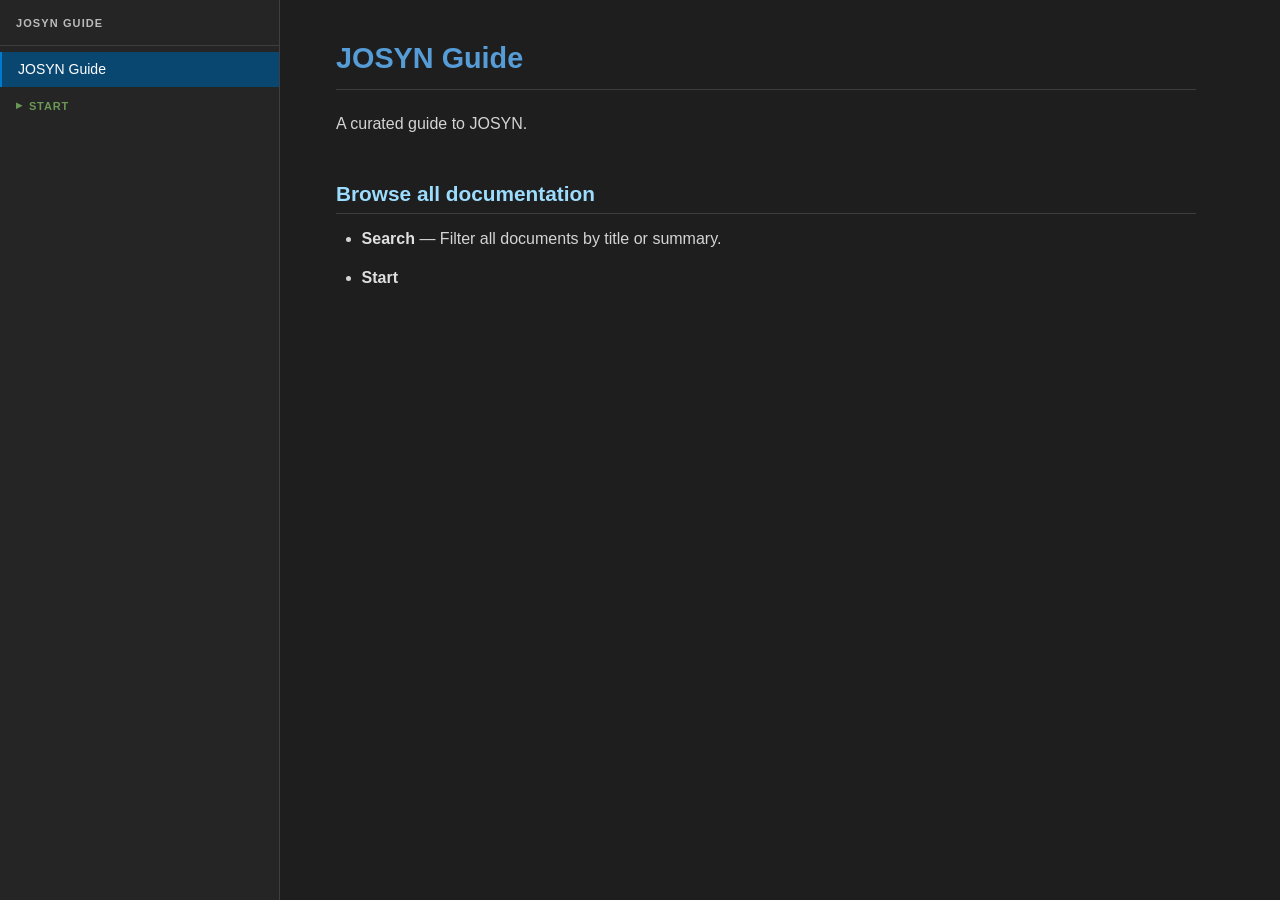
==== index.html @ ecb6fb4d "initial" ====
﻿<!DOCTYPE html>
<html lang="en">
<head>
  <meta charset="utf-8">
  <meta name="viewport" content="width=device-width, initial-scale=1">
  <title>JOSYN Guide — JOSYN Guide</title>
  <link rel="stylesheet" href="site.css">
</head>
<body>
  <button id="nav-toggle" aria-label="Toggle navigation">&#9776;</button>
  <div id="nav-backdrop"></div>
  <nav id="sidebar">
    <div class="nav-header">JOSYN Guide</div>
    <a href="index.html" class="nav-home active">JOSYN Guide</a>
<details>
  <summary class="nav-section">Start</summary>
  <a href="start/index.html" class="nav-link">Overview</a>
<details>
    <summary class="nav-subsection">Josyn Platform</summary>
    <a href="start/josyn-platform/index.html" class="nav-link">README</a>
</details>
</details>

  </nav>
  <main>
    <article>
      <h1 id="josyn-guide">JOSYN Guide</h1>
<p>A curated guide to JOSYN.</p>
<h2 id="browse-all-documentation">Browse all documentation</h2>
<ul>
<li><p><a href="search.html"><strong>Search</strong></a> — Filter all documents by title or summary.</p>
</li>
<li><p><a href="start/index.html"><strong>Start</strong></a></p>
</li>
</ul>

    </article>
  </main>
  <script>
    var toggle   = document.getElementById('nav-toggle');
    var backdrop = document.getElementById('nav-backdrop');
    function closeNav() { document.body.classList.remove('nav-open'); }
    toggle.addEventListener('click', function() {
      document.body.classList.toggle('nav-open');
    });
    backdrop.addEventListener('click', closeNav);
    document.querySelectorAll('#sidebar a').forEach(function(a) {
      a.addEventListener('click', closeNav);
    });
  </script>
  <script src="mermaid.min.js"></script><script>mermaid.initialize({startOnLoad:false,theme:'dark'});mermaid.run({querySelector:'.mermaid'});</script>
</body>
</html>
---- site.css ----
*, *::before, *::after { box-sizing: border-box; margin: 0; padding: 0; }

body {
  font-family: -apple-system, BlinkMacSystemFont, "Segoe UI", Roboto, Helvetica, Arial, sans-serif;
  font-size: 16px;
  line-height: 1.75;
  color: #d4d4d4;
  background: #1e1e1e;
  display: flex;
  min-height: 100vh;
}

/* ── Sidebar ────────────────────────────────────────────────── */

nav {
  width: 280px;
  flex-shrink: 0;
  background: #252526;
  color: #cccccc;
  font-size: 14px;
  position: fixed;
  top: 0; bottom: 0; left: 0;
  overflow-y: auto;
  border-right: 1px solid #3e3e42;
}

nav::-webkit-scrollbar { width: 6px; }
nav::-webkit-scrollbar-track { background: transparent; }
nav::-webkit-scrollbar-thumb { background: #424242; border-radius: 3px; }

.nav-header {
  padding: 14px 16px 12px;
  font-size: 11px;
  font-weight: 700;
  letter-spacing: 0.1em;
  text-transform: uppercase;
  color: #bbbbbb;
  border-bottom: 1px solid #3e3e42;
  margin-bottom: 6px;
}

details { border: none; }

details > summary {
  list-style: none;
  cursor: pointer;
  user-select: none;
}

details > summary::-webkit-details-marker { display: none; }

summary.nav-section {
  padding: 10px 16px 4px;
  font-size: 11px;
  font-weight: 700;
  letter-spacing: 0.08em;
  text-transform: uppercase;
  color: #6a9955;
  display: flex;
  align-items: center;
  gap: 6px;
}

summary.nav-section::before {
  content: "▶";
  font-size: 8px;
  color: #6a9955;
  transition: transform 0.15s;
  flex-shrink: 0;
}

details[open] > summary.nav-section::before { transform: rotate(90deg); }

summary.nav-subsection {
  padding: 4px 16px 4px 28px;
  font-size: 12px;
  font-weight: 600;
  color: #9e9e9e;
  display: flex;
  align-items: center;
  gap: 5px;
}

summary.nav-subsection::before {
  content: "▶";
  font-size: 7px;
  color: #9e9e9e;
  transition: transform 0.15s;
  flex-shrink: 0;
}

details[open] > summary.nav-subsection::before { transform: rotate(90deg); }

summary.nav-section:hover,
summary.nav-subsection:hover { color: #ffffff; }

a.nav-home {
  display: block;
  padding: 5px 16px;
  color: #cccccc;
  text-decoration: none;
  border-left: 2px solid transparent;
  white-space: nowrap;
  overflow: hidden;
  text-overflow: ellipsis;
}

a.nav-link {
  display: block;
  padding: 4px 16px 4px 28px;
  color: #cccccc;
  text-decoration: none;
  border-left: 2px solid transparent;
  white-space: nowrap;
  overflow: hidden;
  text-overflow: ellipsis;
}

details > details > a.nav-link {
  padding-left: 40px;
}

a.nav-home:hover, a.nav-link:hover {
  background: #2a2d2e;
  color: #ffffff;
}

a.nav-home.active, a.nav-link.active {
  background: #094771;
  border-left-color: #007acc;
  color: #ffffff;
}

/* ── Content ────────────────────────────────────────────────── */

main {
  margin-left: 280px;
  flex: 1;
  padding: 40px 56px;
  min-width: 0;
}

article {
  max-width: 860px;
}

h1, h2, h3, h4, h5, h6 {
  font-weight: 600;
  line-height: 1.3;
}

h1 {
  font-size: 1.8em;
  color: #569cd6;
  margin-top: 0;
  margin-bottom: 0.7em;
  padding-bottom: 0.4em;
  border-bottom: 1px solid #3e3e42;
}

h2 {
  font-size: 1.3em;
  color: #9cdcfe;
  margin-top: 2em;
  margin-bottom: 0.5em;
  padding-bottom: 0.3em;
  border-bottom: 1px solid #3e3e42;
}

h3 {
  font-size: 1.1em;
  color: #4ec9b0;
  margin-top: 1.6em;
  margin-bottom: 0.4em;
}

h4 {
  font-size: 1em;
  color: #dcdcaa;
  margin-top: 1.2em;
  margin-bottom: 0.3em;
}

p { margin: 0.7em 0; }

.origin {
  font-size: 13px;
  color: #666666;
  margin-bottom: 1em;
  font-family: "Cascadia Code", "Fira Code", Consolas, "Courier New", monospace;
}

a { color: #4fc1ff; text-decoration: none; }
a:hover { color: #9cdcfe; text-decoration: underline; }

code {
  font-family: "Cascadia Code", "Fira Code", Consolas, "Courier New", monospace;
  font-size: 0.875em;
  background: #2d2d2d;
  padding: 0.15em 0.45em;
  border-radius: 3px;
  color: #ce9178;
  border: 1px solid #3e3e42;
}

pre {
  background: #0d0d0d;
  border: 1px solid #3e3e42;
  padding: 1.1em 1.4em;
  border-radius: 4px;
  overflow-x: auto;
  line-height: 1.55;
  margin: 1.1em 0;
}

pre code {
  background: none;
  color: #d4d4d4;
  padding: 0;
  border: none;
  font-size: 0.875em;
}

blockquote {
  border-left: 3px solid #007acc;
  margin: 1.1em 0;
  padding: 0.5em 1.2em;
  background: #252526;
  color: #9e9e9e;
  border-radius: 0 3px 3px 0;
}

blockquote p { margin: 0.25em 0; }

table {
  border-collapse: collapse;
  width: 100%;
  margin: 1.1em 0;
  font-size: 0.9em;
}

th {
  background: #2d2d2d;
  color: #9cdcfe;
  padding: 8px 14px;
  text-align: left;
  font-weight: 600;
  border-bottom: 2px solid #007acc;
  border-right: 1px solid #3e3e42;
}

th:last-child { border-right: none; }

td {
  padding: 7px 14px;
  border-bottom: 1px solid #3e3e42;
  border-right: 1px solid #2d2d2d;
}

td:last-child { border-right: none; }

tr:hover td { background: #2a2d2e; }

ul, ol {
  padding-left: 1.6em;
  margin: 0.5em 0;
}

li { margin: 0.25em 0; }

hr {
  border: none;
  border-top: 1px solid #3e3e42;
  margin: 2em 0;
}

strong { font-weight: 600; color: #e0e0e0; }

em { color: #c0c0c0; }

img { max-width: 100%; height: auto; }

/* ── Hamburger button (hidden on desktop) ───────────────────── */

#nav-toggle {
  display: none;
  position: fixed;
  top: 12px; left: 12px;
  z-index: 200;
  background: #252526;
  color: #cccccc;
  border: 1px solid #3e3e42;
  border-radius: 4px;
  width: 36px; height: 36px;
  font-size: 18px;
  line-height: 1;
  cursor: pointer;
}

#nav-toggle:hover { background: #2a2d2e; color: #ffffff; }

#nav-backdrop {
  display: none;
  position: fixed;
  inset: 0;
  background: rgba(0,0,0,0.55);
  z-index: 99;
}

/* ── Mobile layout ──────────────────────────────────────────── */

@media (max-width: 768px) {
  #nav-toggle { display: flex; align-items: center; justify-content: center; }

  nav {
    transform: translateX(-100%);
    transition: transform 0.22s ease;
    z-index: 100;
  }

  body.nav-open nav            { transform: translateX(0); }
  body.nav-open #nav-backdrop  { display: block; }

  main {
    margin-left: 0;
    padding: 56px 16px 32px;
  }
}
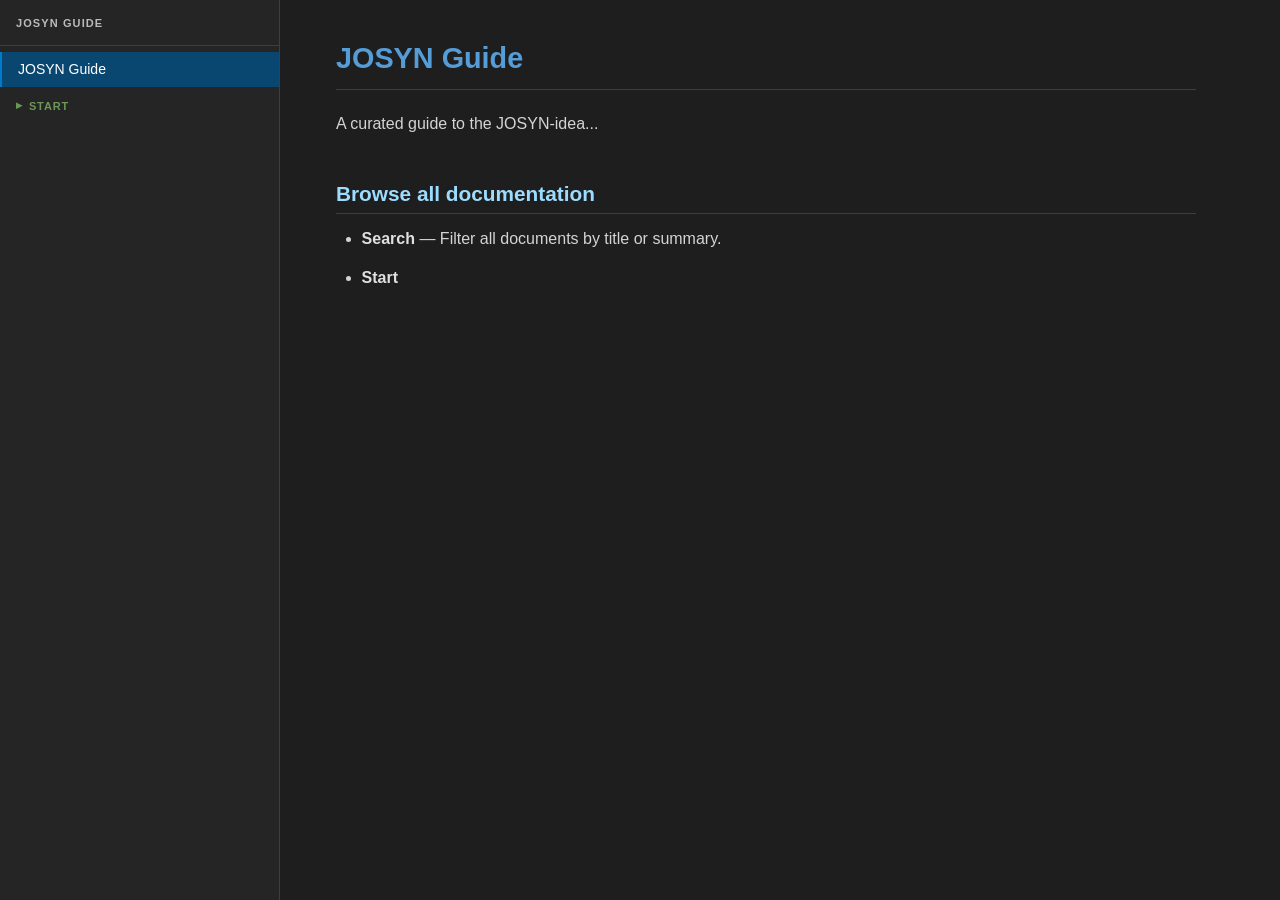
==== commit 7164f9e2: "wip: sync [2026-06-08 21:21]" ====
--- a/index.html
+++ b/index.html
@@ -22,10 +22,11 @@
 </details>
 
   </nav>
+  <div id="sidebar-resizer"></div>
   <main>
     <article>
       <h1 id="josyn-guide">JOSYN Guide</h1>
-<p>A curated guide to JOSYN.</p>
+<p>A curated guide to the JOSYN-idea...</p>
 <h2 id="browse-all-documentation">Browse all documentation</h2>
 <ul>
 <li><p><a href="search.html"><strong>Search</strong></a> — Filter all documents by title or summary.</p>
@@ -47,6 +48,35 @@
     document.querySelectorAll('#sidebar a').forEach(function(a) {
       a.addEventListener('click', closeNav);
     });
+
+    var resizer = document.getElementById('sidebar-resizer');
+    resizer.addEventListener('mousedown', function(e) {
+      e.preventDefault();
+      document.addEventListener('mousemove', onResize);
+      document.addEventListener('mouseup', stopResize);
+    });
+    resizer.addEventListener('touchstart', function(e) {
+      e.preventDefault();
+      document.addEventListener('touchmove', onTouchResize, { passive: false });
+      document.addEventListener('touchend', stopTouchResize);
+    }, { passive: false });
+    function onResize(e) {
+      var w = Math.max(160, Math.min(600, e.clientX));
+      document.documentElement.style.setProperty('--sidebar-w', w + 'px');
+    }
+    function onTouchResize(e) {
+      e.preventDefault();
+      var w = Math.max(160, Math.min(600, e.touches[0].clientX));
+      document.documentElement.style.setProperty('--sidebar-w', w + 'px');
+    }
+    function stopResize() {
+      document.removeEventListener('mousemove', onResize);
+      document.removeEventListener('mouseup', stopResize);
+    }
+    function stopTouchResize() {
+      document.removeEventListener('touchmove', onTouchResize);
+      document.removeEventListener('touchend', stopTouchResize);
+    }
   </script>
   <script src="mermaid.min.js"></script><script>mermaid.initialize({startOnLoad:false,theme:'dark'});mermaid.run({querySelector:'.mermaid'});</script>
 </body>
--- a/site.css
+++ b/site.css
@@ -1,4 +1,6 @@
 *, *::before, *::after { box-sizing: border-box; margin: 0; padding: 0; }
+
+:root { --sidebar-w: 280px; }
 
 body {
   font-family: -apple-system, BlinkMacSystemFont, "Segoe UI", Roboto, Helvetica, Arial, sans-serif;
@@ -13,7 +15,7 @@
 /* ── Sidebar ────────────────────────────────────────────────── */
 
 nav {
-  width: 280px;
+  width: var(--sidebar-w);
   flex-shrink: 0;
   background: #252526;
   color: #cccccc;
@@ -131,10 +133,29 @@
   color: #ffffff;
 }
 
+/* ── Sidebar resizer (desktop only) ────────────────────────── */
+
+#sidebar-resizer {
+  position: fixed;
+  top: 0; bottom: 0;
+  left: var(--sidebar-w);
+  width: 4px;
+  cursor: col-resize;
+  z-index: 50;
+  background: transparent;
+  transition: background 0.15s;
+}
+
+#sidebar-resizer:hover { background: #007acc; }
+
+@media (pointer: coarse) {
+  #sidebar-resizer { width: 16px; margin-left: -6px; }
+}
+
 /* ── Content ────────────────────────────────────────────────── */
 
 main {
-  margin-left: 280px;
+  margin-left: var(--sidebar-w);
   flex: 1;
   padding: 40px 56px;
   min-width: 0;
@@ -311,6 +332,7 @@
 
 @media (max-width: 768px) {
   #nav-toggle { display: flex; align-items: center; justify-content: center; }
+  #sidebar-resizer { display: none; }
 
   nav {
     transform: translateX(-100%);
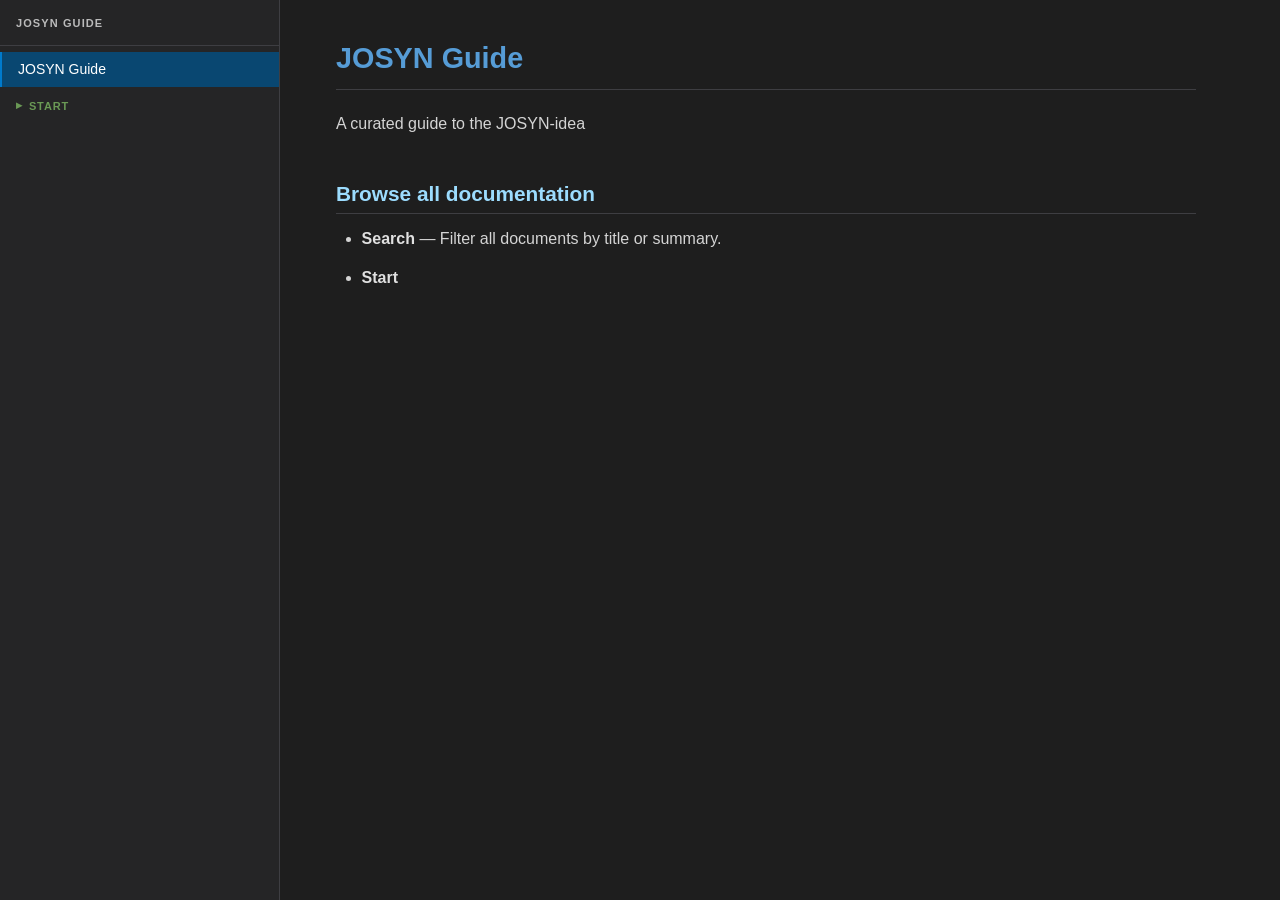
==== commit 01563367: "wip: sync [2026-06-08 21:49]" ====
--- a/index.html
+++ b/index.html
@@ -5,6 +5,7 @@
   <meta name="viewport" content="width=device-width, initial-scale=1">
   <title>JOSYN Guide — JOSYN Guide</title>
   <link rel="stylesheet" href="site.css">
+  <script>var _sw=localStorage.getItem('sidebar-w');if(_sw)document.documentElement.style.setProperty('--sidebar-w',_sw);</script>
 </head>
 <body>
   <button id="nav-toggle" aria-label="Toggle navigation">&#9776;</button>
@@ -26,7 +27,7 @@
   <main>
     <article>
       <h1 id="josyn-guide">JOSYN Guide</h1>
-<p>A curated guide to the JOSYN-idea...</p>
+<p>A curated guide to the JOSYN-idea</p>
 <h2 id="browse-all-documentation">Browse all documentation</h2>
 <ul>
 <li><p><a href="search.html"><strong>Search</strong></a> — Filter all documents by title or summary.</p>
@@ -50,6 +51,8 @@
     });
 
     var resizer = document.getElementById('sidebar-resizer');
+    var resizeW = null;
+    resizer.addEventListener('contextmenu', function(e) { e.preventDefault(); });
     resizer.addEventListener('mousedown', function(e) {
       e.preventDefault();
       document.addEventListener('mousemove', onResize);
@@ -61,21 +64,23 @@
       document.addEventListener('touchend', stopTouchResize);
     }, { passive: false });
     function onResize(e) {
-      var w = Math.max(160, Math.min(600, e.clientX));
-      document.documentElement.style.setProperty('--sidebar-w', w + 'px');
+      resizeW = Math.max(160, Math.min(600, e.clientX)) + 'px';
+      document.documentElement.style.setProperty('--sidebar-w', resizeW);
     }
     function onTouchResize(e) {
       e.preventDefault();
-      var w = Math.max(160, Math.min(600, e.touches[0].clientX));
-      document.documentElement.style.setProperty('--sidebar-w', w + 'px');
+      resizeW = Math.max(160, Math.min(600, e.touches[0].clientX)) + 'px';
+      document.documentElement.style.setProperty('--sidebar-w', resizeW);
     }
     function stopResize() {
       document.removeEventListener('mousemove', onResize);
       document.removeEventListener('mouseup', stopResize);
+      if (resizeW) localStorage.setItem('sidebar-w', resizeW);
     }
     function stopTouchResize() {
       document.removeEventListener('touchmove', onTouchResize);
       document.removeEventListener('touchend', stopTouchResize);
+      if (resizeW) localStorage.setItem('sidebar-w', resizeW);
     }
   </script>
   <script src="mermaid.min.js"></script><script>mermaid.initialize({startOnLoad:false,theme:'dark'});mermaid.run({querySelector:'.mermaid'});</script>
--- a/site.css
+++ b/site.css
@@ -144,9 +144,16 @@
   z-index: 50;
   background: transparent;
   transition: background 0.15s;
-}
-
-#sidebar-resizer:hover { background: #007acc; }
+  touch-action: none;
+  user-select: none;
+  -webkit-user-select: none;
+  -webkit-touch-callout: none;
+  -webkit-tap-highlight-color: transparent;
+}
+
+@media (hover: hover) {
+  #sidebar-resizer:hover { background: #007acc; }
+}
 
 @media (pointer: coarse) {
   #sidebar-resizer { width: 16px; margin-left: -6px; }
